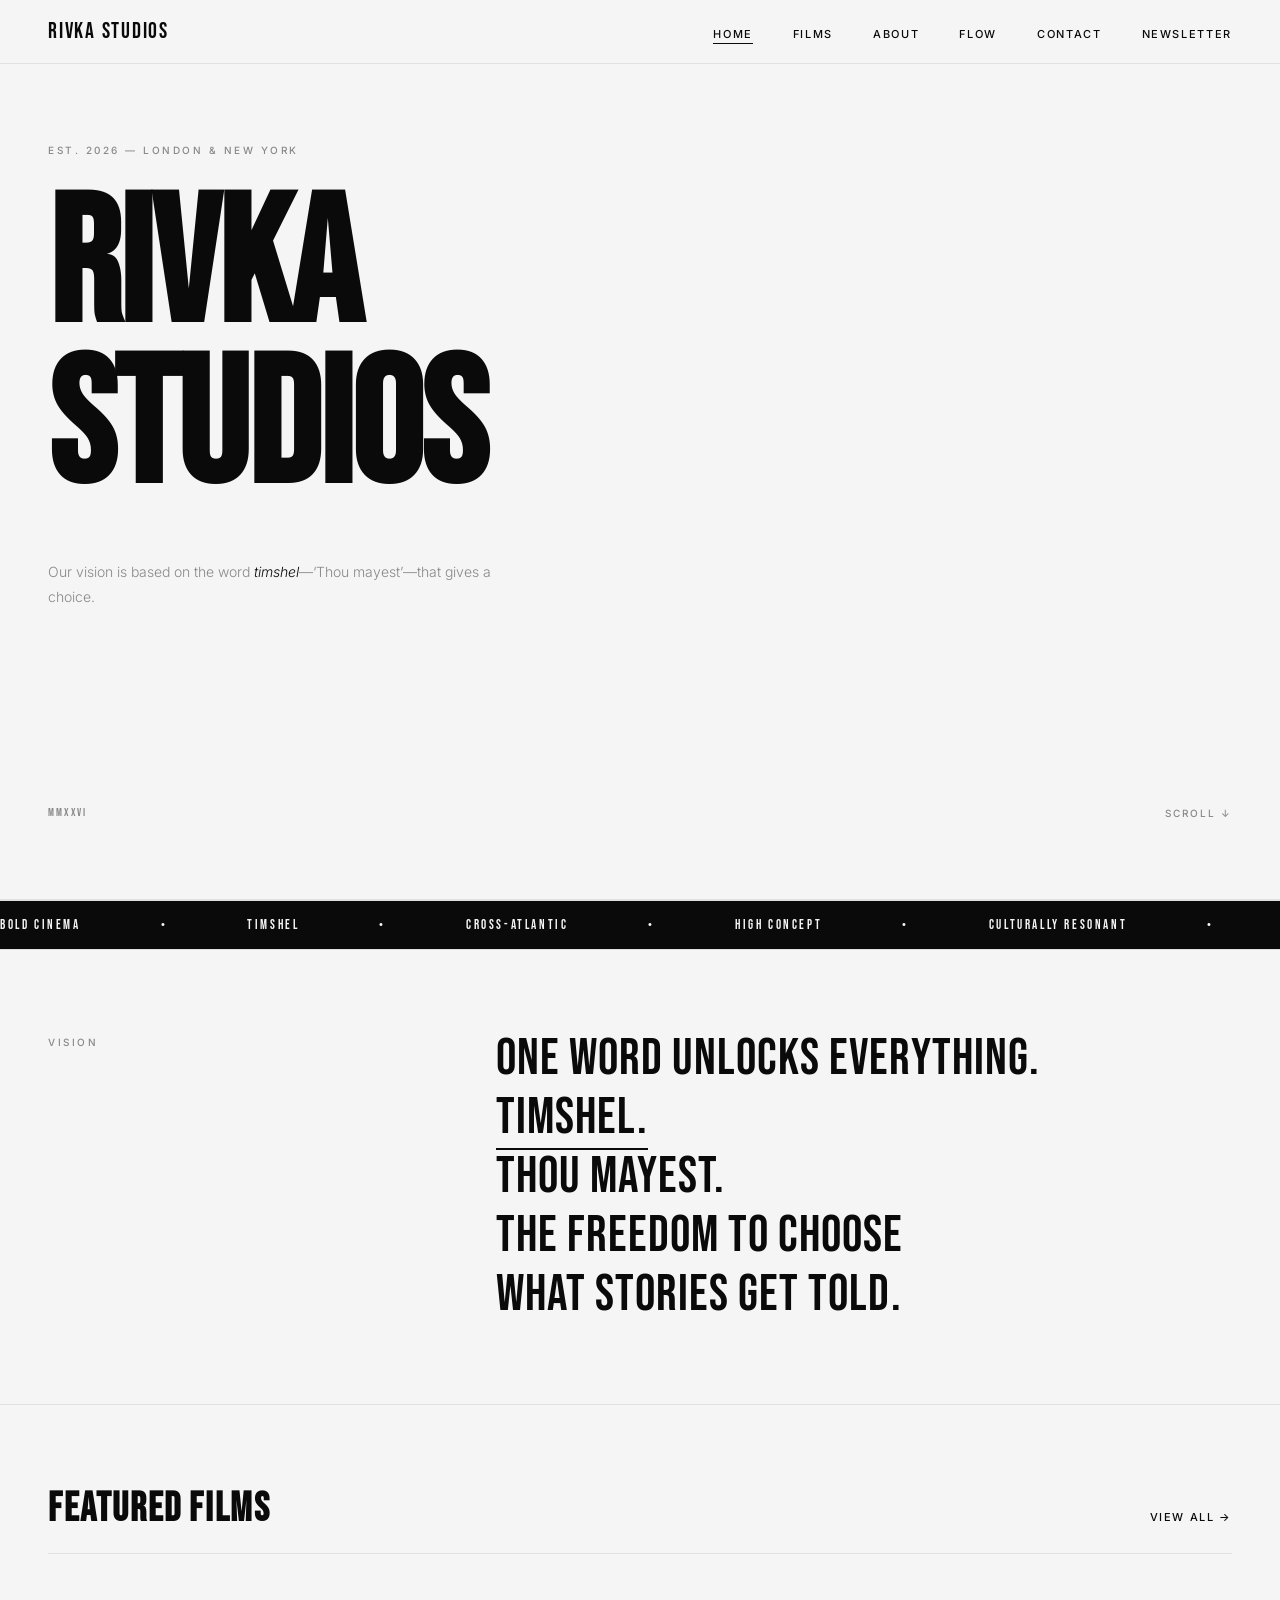
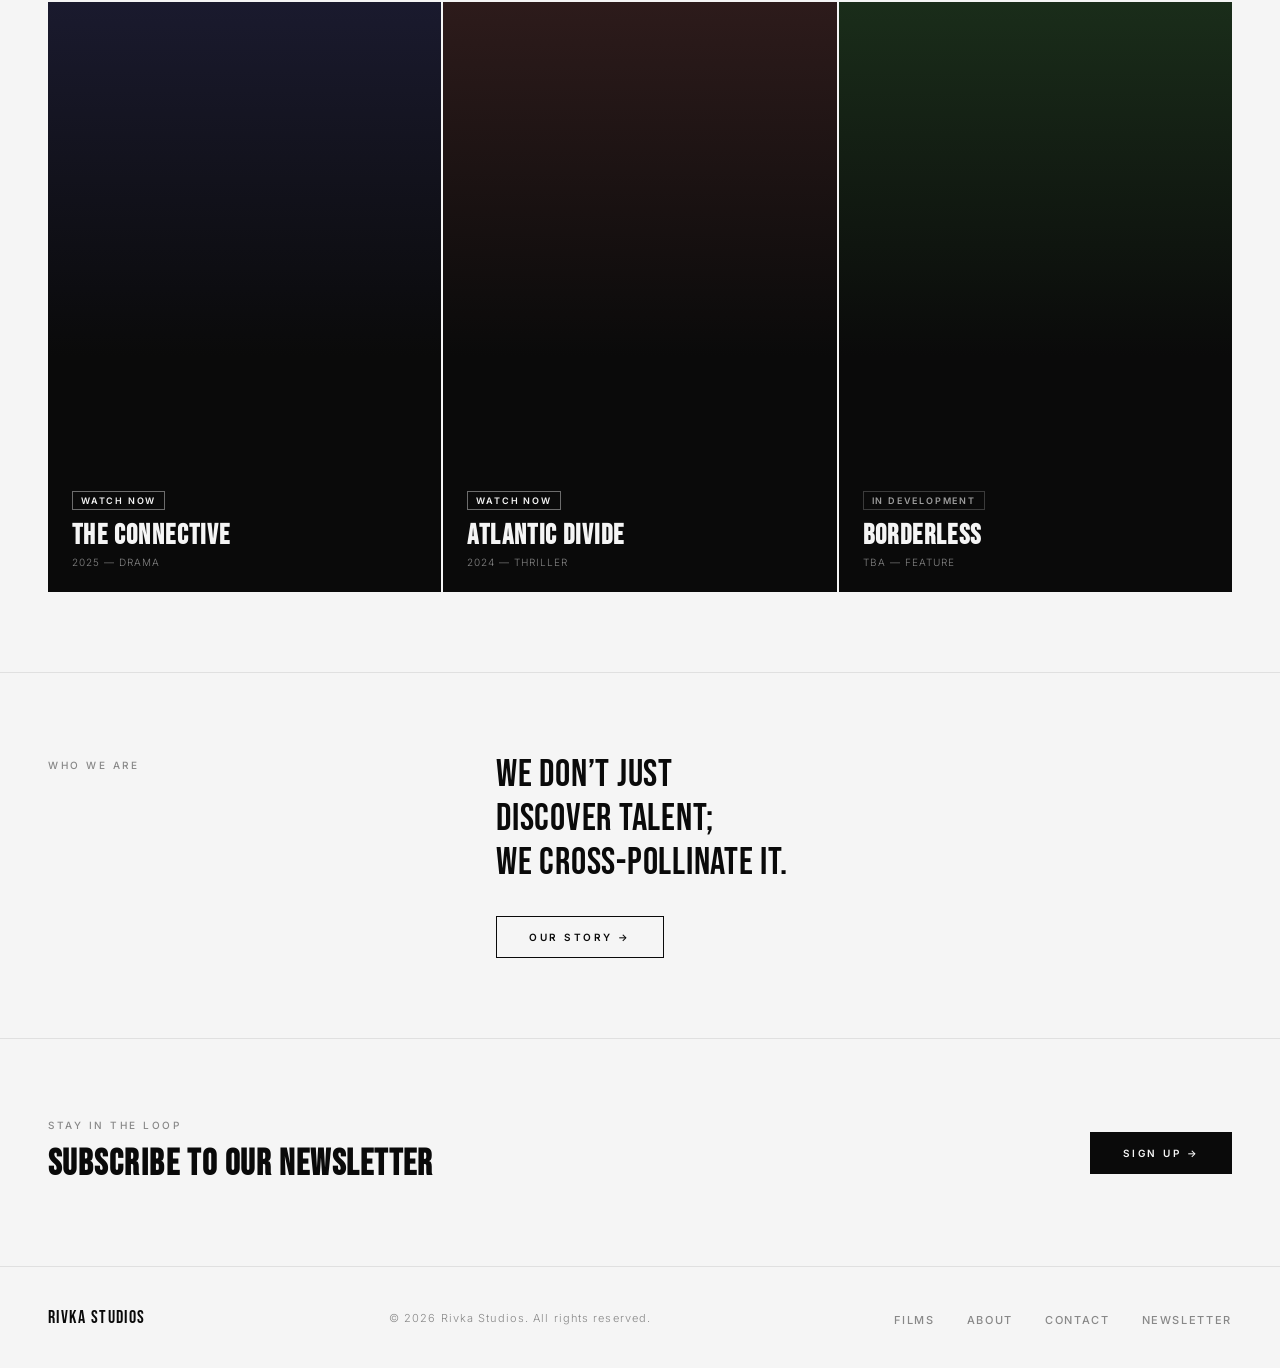
==== index.html @ 6d9037c9 "Initial commit: Rivka Studios website Co-Authored-By: Claude Sonnet 4.6 <noreply@anthropic.com>" ====
<!DOCTYPE html>
<html lang="en">
<head>
  <meta charset="UTF-8" />
  <meta name="viewport" content="width=device-width, initial-scale=1.0" />
  <title>Rivka Studios</title>
  <link rel="stylesheet" href="styles.css" />
</head>
<body>

<nav>
  <a href="index.html" class="nav-logo">Rivka Studios</a>
  <ul class="nav-links">
    <li><a href="index.html" class="active">Home</a></li>
    <li><a href="films.html">Films</a></li>
    <li><a href="about.html">About</a></li>
    <li><a href="flow.html">Flow</a></li>
    <li><a href="contact.html">Contact</a></li>
    <li><a href="newsletter.html">Newsletter</a></li>
  </ul>
  <button class="hamburger" onclick="toggleMenu()" aria-label="Menu">
    <span></span><span></span><span></span>
  </button>
</nav>

<div class="mobile-menu" id="mobileMenu">
  <a href="index.html">Home</a>
  <a href="films.html">Films</a>
  <a href="about.html">About</a>
  <a href="flow.html">Flow</a>
  <a href="contact.html">Contact</a>
  <a href="newsletter.html">Newsletter</a>
</div>

<main>

  <!-- HERO -->
  <section class="hero">
    <p class="hero-eyebrow">Est. 2026 &mdash; London &amp; New York</p>
    <h1 class="hero-title">RIVKA<br>STUDIOS</h1>
    <p class="hero-tagline">
      Our vision is based on the word <em>timshel</em>&mdash;&lsquo;Thou mayest&rsquo;&mdash;that gives a choice.
    </p>
    <div class="hero-bottom">
      <span class="hero-year">MMXXVI</span>
      <span class="hero-scroll">Scroll &darr;</span>
    </div>
  </section>

  <!-- MARQUEE -->
  <div class="marquee-wrap">
    <div class="marquee-track">
      <span>Bold Cinema</span>
      <span>&bull;</span>
      <span>Timshel</span>
      <span>&bull;</span>
      <span>Cross-Atlantic</span>
      <span>&bull;</span>
      <span>High Concept</span>
      <span>&bull;</span>
      <span>Culturally Resonant</span>
      <span>&bull;</span>
      <span>Thou Mayest</span>
      <span>&bull;</span>
      <span>Bold Cinema</span>
      <span>&bull;</span>
      <span>Timshel</span>
      <span>&bull;</span>
      <span>Cross-Atlantic</span>
      <span>&bull;</span>
      <span>High Concept</span>
      <span>&bull;</span>
      <span>Culturally Resonant</span>
      <span>&bull;</span>
      <span>Thou Mayest</span>
      <span>&bull;</span>
    </div>
  </div>

  <!-- VISION -->
  <section class="vision">
    <span class="vision-label">Vision</span>
    <p class="vision-text">
      One word unlocks everything.<br>
      <em>Timshel.</em><br>
      Thou mayest.<br>
      The freedom to choose<br>what stories get told.
    </p>
  </section>

  <!-- FEATURED FILMS -->
  <section style="border-bottom: 1px solid var(--border);">
    <div class="section-header">
      <h2 class="section-title">Featured Films</h2>
      <a href="films.html" class="section-link">View All &rarr;</a>
    </div>
    <div class="film-grid">

      <div class="film-card">
        <div class="film-card-inner" style="background: linear-gradient(to top, #0a0a0a 40%, #1a1a2e);">
          <div class="film-card-content">
            <span class="film-badge">Watch Now</span>
            <h3 class="film-title">THE CONNECTIVE</h3>
            <p class="film-meta">2025 &mdash; Drama</p>
          </div>
        </div>
      </div>

      <div class="film-card">
        <div class="film-card-inner" style="background: linear-gradient(to top, #0a0a0a 40%, #2d1b1b);">
          <div class="film-card-content">
            <span class="film-badge">Watch Now</span>
            <h3 class="film-title">ATLANTIC DIVIDE</h3>
            <p class="film-meta">2024 &mdash; Thriller</p>
          </div>
        </div>
      </div>

      <div class="film-card">
        <div class="film-card-inner" style="background: linear-gradient(to top, #0a0a0a 40%, #1a2d1a);">
          <div class="film-card-content">
            <span class="film-badge dev">In Development</span>
            <h3 class="film-title">BORDERLESS</h3>
            <p class="film-meta">TBA &mdash; Feature</p>
          </div>
        </div>
      </div>

    </div>
  </section>

  <!-- ABOUT STRIP -->
  <section class="vision" style="border-bottom: 1px solid var(--border);">
    <span class="vision-label">Who We Are</span>
    <div>
      <p class="vision-text" style="font-size: clamp(22px, 3vw, 38px); margin-bottom: 32px;">
        We don&rsquo;t just<br>discover talent;<br>we cross-pollinate it.
      </p>
      <a href="about.html" class="btn btn-outline">Our Story &rarr;</a>
    </div>
  </section>

  <!-- NEWSLETTER CTA -->
  <section style="display: flex; align-items: center; justify-content: space-between; flex-wrap: wrap; gap: 32px;">
    <div>
      <p class="hero-eyebrow" style="margin-bottom: 12px;">Stay in the loop</p>
      <h2 style="font-family: 'Bebas Neue', sans-serif; font-size: 36px; letter-spacing: 0.04em;">
        Subscribe to our newsletter
      </h2>
    </div>
    <a href="newsletter.html" class="btn">Sign Up &rarr;</a>
  </section>

</main>

<footer>
  <a href="index.html" class="footer-logo">Rivka Studios</a>
  <span class="footer-copy">&copy; 2026 Rivka Studios. All rights reserved.</span>
  <ul class="footer-links">
    <li><a href="films.html">Films</a></li>
    <li><a href="about.html">About</a></li>
    <li><a href="contact.html">Contact</a></li>
    <li><a href="newsletter.html">Newsletter</a></li>
  </ul>
</footer>

<script>
function toggleMenu() {
  document.getElementById('mobileMenu').classList.toggle('open');
}
</script>
</body>
</html>
---- styles.css ----
@import url('https://fonts.googleapis.com/css2?family=Bebas+Neue&family=Inter:wght@300;400;500;600&display=swap');

*, *::before, *::after { box-sizing: border-box; margin: 0; padding: 0; }

:root {
  --black: #0a0a0a;
  --white: #f5f5f5;
  --mid: #888;
  --border: #e0e0e0;
  --nav-h: 64px;
}

html { scroll-behavior: smooth; }

body {
  background: var(--white);
  color: var(--black);
  font-family: 'Inter', sans-serif;
  font-weight: 300;
  min-height: 100vh;
  overflow-x: hidden;
}

::-webkit-scrollbar { width: 2px; }
::-webkit-scrollbar-track { background: var(--white); }
::-webkit-scrollbar-thumb { background: var(--black); }

/* ─── NAV ─── */
nav {
  position: fixed;
  top: 0; left: 0; right: 0;
  height: var(--nav-h);
  display: flex;
  align-items: center;
  justify-content: space-between;
  padding: 0 48px;
  background: var(--white);
  border-bottom: 1px solid var(--border);
  z-index: 1000;
}

.nav-logo {
  font-family: 'Bebas Neue', sans-serif;
  font-size: 22px;
  letter-spacing: 0.08em;
  color: var(--black);
  text-decoration: none;
}

.nav-links {
  display: flex;
  gap: 40px;
  list-style: none;
}

.nav-links a {
  font-family: 'Inter', sans-serif;
  font-size: 11px;
  font-weight: 500;
  letter-spacing: 0.15em;
  text-transform: uppercase;
  color: var(--black);
  text-decoration: none;
  transition: opacity 0.2s;
}

.nav-links a:hover { opacity: 0.4; }
.nav-links a.active { border-bottom: 1px solid var(--black); padding-bottom: 2px; }

/* ─── HAMBURGER ─── */
.hamburger {
  display: none;
  flex-direction: column;
  gap: 5px;
  cursor: pointer;
  background: none;
  border: none;
  padding: 4px;
}

.hamburger span {
  display: block;
  width: 24px;
  height: 1px;
  background: var(--black);
  transition: all 0.3s;
}

/* ─── MOBILE MENU ─── */
.mobile-menu {
  display: none;
  position: fixed;
  top: var(--nav-h);
  left: 0; right: 0;
  background: var(--white);
  border-bottom: 1px solid var(--border);
  padding: 32px 48px;
  z-index: 999;
  flex-direction: column;
  gap: 24px;
}

.mobile-menu.open { display: flex; }

.mobile-menu a {
  font-size: 11px;
  font-weight: 500;
  letter-spacing: 0.15em;
  text-transform: uppercase;
  color: var(--black);
  text-decoration: none;
}

/* ─── LAYOUT ─── */
main { padding-top: var(--nav-h); }

section { padding: 80px 48px; }

/* ─── HERO ─── */
.hero {
  min-height: calc(100vh - var(--nav-h));
  display: flex;
  flex-direction: column;
  justify-content: center;
  padding: 80px 48px;
  border-bottom: 1px solid var(--border);
}

.hero-eyebrow {
  font-size: 10px;
  font-weight: 500;
  letter-spacing: 0.25em;
  text-transform: uppercase;
  color: var(--mid);
  margin-bottom: 32px;
}

.hero-title {
  font-family: 'Bebas Neue', sans-serif;
  font-size: clamp(80px, 14vw, 200px);
  line-height: 0.9;
  letter-spacing: -0.01em;
  margin-bottom: 48px;
}

.hero-tagline {
  max-width: 480px;
  font-size: 14px;
  line-height: 1.8;
  color: var(--mid);
}

.hero-tagline em {
  font-style: italic;
  color: var(--black);
}

.hero-bottom {
  display: flex;
  align-items: flex-end;
  justify-content: space-between;
  margin-top: auto;
  padding-top: 80px;
}

.hero-year {
  font-family: 'Bebas Neue', sans-serif;
  font-size: 11px;
  letter-spacing: 0.2em;
  color: var(--mid);
}

.hero-scroll {
  font-size: 10px;
  font-weight: 500;
  letter-spacing: 0.2em;
  text-transform: uppercase;
  color: var(--mid);
}

/* ─── VISION BLOCK ─── */
.vision {
  border-bottom: 1px solid var(--border);
  display: grid;
  grid-template-columns: 1fr 2fr;
  gap: 80px;
  align-items: start;
}

.vision-label {
  font-size: 10px;
  font-weight: 500;
  letter-spacing: 0.25em;
  text-transform: uppercase;
  color: var(--mid);
  padding-top: 6px;
}

.vision-text {
  font-family: 'Bebas Neue', sans-serif;
  font-size: clamp(28px, 4vw, 52px);
  line-height: 1.15;
  letter-spacing: 0.02em;
}

.vision-text em {
  font-style: normal;
  border-bottom: 2px solid var(--black);
}

/* ─── MARQUEE ─── */
.marquee-wrap {
  overflow: hidden;
  border-top: 1px solid var(--border);
  border-bottom: 1px solid var(--border);
  padding: 16px 0;
  background: var(--black);
}

.marquee-track {
  display: flex;
  gap: 80px;
  white-space: nowrap;
  animation: marquee 20s linear infinite;
}

.marquee-track span {
  font-family: 'Bebas Neue', sans-serif;
  font-size: 13px;
  letter-spacing: 0.2em;
  color: var(--white);
}

@keyframes marquee {
  0% { transform: translateX(0); }
  100% { transform: translateX(-50%); }
}

/* ─── SECTION HEADER ─── */
.section-header {
  display: flex;
  align-items: baseline;
  justify-content: space-between;
  margin-bottom: 48px;
  border-bottom: 1px solid var(--border);
  padding-bottom: 20px;
}

.section-title {
  font-family: 'Bebas Neue', sans-serif;
  font-size: 40px;
  letter-spacing: 0.04em;
}

.section-link {
  font-size: 11px;
  font-weight: 500;
  letter-spacing: 0.15em;
  text-transform: uppercase;
  color: var(--black);
  text-decoration: none;
  transition: opacity 0.2s;
}

.section-link:hover { opacity: 0.4; }

/* ─── FILM GRID ─── */
.film-grid {
  display: grid;
  grid-template-columns: repeat(3, 1fr);
  gap: 2px;
}

.film-card {
  position: relative;
  aspect-ratio: 2/3;
  overflow: hidden;
  cursor: pointer;
  background: var(--black);
}

.film-card-inner {
  width: 100%;
  height: 100%;
  background: var(--black);
  display: flex;
  flex-direction: column;
  justify-content: flex-end;
  padding: 24px;
  transition: opacity 0.3s;
}

.film-card:hover .film-card-inner { opacity: 0.7; }

.film-card-img {
  position: absolute;
  inset: 0;
  width: 100%;
  height: 100%;
  object-fit: cover;
  opacity: 0.6;
  transition: opacity 0.3s, transform 0.5s;
}

.film-card:hover .film-card-img {
  opacity: 0.4;
  transform: scale(1.03);
}

.film-card-content {
  position: relative;
  z-index: 1;
}

.film-badge {
  display: inline-block;
  font-size: 9px;
  font-weight: 600;
  letter-spacing: 0.2em;
  text-transform: uppercase;
  color: var(--white);
  border: 1px solid rgba(255,255,255,0.4);
  padding: 3px 8px;
  margin-bottom: 12px;
}

.film-badge.dev {
  border-color: rgba(255,255,255,0.2);
  color: rgba(255,255,255,0.6);
}

.film-title {
  font-family: 'Bebas Neue', sans-serif;
  font-size: 28px;
  letter-spacing: 0.05em;
  color: var(--white);
  line-height: 1;
  margin-bottom: 6px;
}

.film-meta {
  font-size: 10px;
  letter-spacing: 0.1em;
  text-transform: uppercase;
  color: rgba(255,255,255,0.5);
}

/* ─── PAGE HERO (inner pages) ─── */
.page-hero {
  padding: 100px 48px 60px;
  border-bottom: 1px solid var(--border);
}

.page-hero-label {
  font-size: 10px;
  font-weight: 500;
  letter-spacing: 0.25em;
  text-transform: uppercase;
  color: var(--mid);
  margin-bottom: 20px;
}

.page-hero-title {
  font-family: 'Bebas Neue', sans-serif;
  font-size: clamp(60px, 10vw, 140px);
  line-height: 0.9;
  letter-spacing: 0.01em;
}

/* ─── FILMS PAGE ─── */
.films-tabs {
  display: flex;
  gap: 0;
  border-bottom: 1px solid var(--border);
  padding: 0 48px;
}

.films-tab {
  font-size: 11px;
  font-weight: 500;
  letter-spacing: 0.15em;
  text-transform: uppercase;
  padding: 20px 0;
  margin-right: 40px;
  border: none;
  border-bottom: 2px solid transparent;
  background: none;
  cursor: pointer;
  transition: all 0.2s;
  color: var(--mid);
}

.films-tab.active {
  color: var(--black);
  border-bottom-color: var(--black);
}

.films-gallery {
  padding: 48px;
}

.films-grid-full {
  display: grid;
  grid-template-columns: repeat(4, 1fr);
  gap: 2px;
}

.films-grid-full .film-card {
  aspect-ratio: 2/3;
}

.film-panel {
  display: none;
}

.film-panel.active {
  display: block;
}

/* ─── ABOUT PAGE ─── */
.about-grid {
  display: grid;
  grid-template-columns: 1fr 1fr;
  gap: 0;
}

.about-left {
  padding: 80px 48px;
  border-right: 1px solid var(--border);
}

.about-right {
  padding: 80px 48px;
}

.about-statement {
  font-family: 'Bebas Neue', sans-serif;
  font-size: clamp(24px, 3vw, 40px);
  line-height: 1.2;
  letter-spacing: 0.03em;
  margin-bottom: 48px;
}

.about-body {
  font-size: 15px;
  line-height: 1.9;
  color: #333;
  max-width: 520px;
}

.about-body p + p { margin-top: 24px; }

.about-values {
  margin-top: 64px;
}

.about-value {
  padding: 28px 0;
  border-top: 1px solid var(--border);
}

.about-value:last-child { border-bottom: 1px solid var(--border); }

.about-value-num {
  font-size: 10px;
  font-weight: 500;
  letter-spacing: 0.2em;
  color: var(--mid);
  margin-bottom: 8px;
}

.about-value-title {
  font-family: 'Bebas Neue', sans-serif;
  font-size: 22px;
  letter-spacing: 0.05em;
  margin-bottom: 8px;
}

.about-value-text {
  font-size: 13px;
  line-height: 1.7;
  color: #555;
}

/* ─── FLOW PAGE ─── */
.flow-intro {
  max-width: 640px;
  padding: 80px 48px;
  border-bottom: 1px solid var(--border);
}

.flow-intro p {
  font-size: 16px;
  line-height: 1.9;
  color: #333;
}

.flow-steps {
  padding: 0 48px 80px;
}

.flow-step {
  display: grid;
  grid-template-columns: 80px 1fr;
  gap: 48px;
  padding: 48px 0;
  border-bottom: 1px solid var(--border);
  align-items: start;
}

.flow-step-num {
  font-family: 'Bebas Neue', sans-serif;
  font-size: 48px;
  color: var(--border);
  line-height: 1;
}

.flow-step-title {
  font-family: 'Bebas Neue', sans-serif;
  font-size: 28px;
  letter-spacing: 0.04em;
  margin-bottom: 12px;
}

.flow-step-text {
  font-size: 14px;
  line-height: 1.8;
  color: #555;
}

/* ─── CONTACT PAGE ─── */
.contact-grid {
  display: grid;
  grid-template-columns: 1fr 1fr;
  min-height: calc(100vh - var(--nav-h));
}

.contact-left {
  padding: 80px 48px;
  border-right: 1px solid var(--border);
  display: flex;
  flex-direction: column;
  justify-content: space-between;
}

.contact-big {
  font-family: 'Bebas Neue', sans-serif;
  font-size: clamp(50px, 7vw, 100px);
  line-height: 0.95;
  letter-spacing: 0.01em;
}

.contact-info {
  margin-top: 64px;
}

.contact-info-item {
  padding: 24px 0;
  border-top: 1px solid var(--border);
}

.contact-info-label {
  font-size: 10px;
  font-weight: 500;
  letter-spacing: 0.2em;
  text-transform: uppercase;
  color: var(--mid);
  margin-bottom: 6px;
}

.contact-info-value {
  font-size: 14px;
  color: var(--black);
}

.contact-info-value a {
  color: var(--black);
  text-decoration: none;
  transition: opacity 0.2s;
}

.contact-info-value a:hover { opacity: 0.4; }

.contact-right {
  padding: 80px 48px;
}

.contact-form-title {
  font-family: 'Bebas Neue', sans-serif;
  font-size: 32px;
  letter-spacing: 0.04em;
  margin-bottom: 40px;
}

/* ─── FORMS ─── */
.form-group {
  margin-bottom: 28px;
}

.form-label {
  display: block;
  font-size: 10px;
  font-weight: 500;
  letter-spacing: 0.2em;
  text-transform: uppercase;
  color: var(--mid);
  margin-bottom: 10px;
}

.form-input,
.form-select,
.form-textarea {
  width: 100%;
  background: none;
  border: none;
  border-bottom: 1px solid var(--border);
  padding: 10px 0;
  font-family: 'Inter', sans-serif;
  font-size: 14px;
  font-weight: 300;
  color: var(--black);
  outline: none;
  transition: border-color 0.2s;
  appearance: none;
}

.form-input:focus,
.form-select:focus,
.form-textarea:focus {
  border-color: var(--black);
}

.form-textarea {
  resize: none;
  min-height: 100px;
}

.form-select {
  cursor: pointer;
  background-image: url("data:image/svg+xml,%3Csvg xmlns='http://www.w3.org/2000/svg' width='10' height='6'%3E%3Cpath d='M0 0l5 6 5-6z' fill='%230a0a0a'/%3E%3C/svg%3E");
  background-repeat: no-repeat;
  background-position: right 0 center;
  padding-right: 20px;
}

.btn {
  display: inline-block;
  font-family: 'Inter', sans-serif;
  font-size: 10px;
  font-weight: 600;
  letter-spacing: 0.25em;
  text-transform: uppercase;
  padding: 14px 32px;
  border: 1px solid var(--black);
  background: var(--black);
  color: var(--white);
  cursor: pointer;
  text-decoration: none;
  transition: all 0.2s;
}

.btn:hover {
  background: var(--white);
  color: var(--black);
}

.btn-outline {
  background: none;
  color: var(--black);
}

.btn-outline:hover {
  background: var(--black);
  color: var(--white);
}

/* ─── NEWSLETTER PAGE ─── */
.newsletter-hero {
  min-height: calc(100vh - var(--nav-h));
  display: flex;
  flex-direction: column;
  justify-content: center;
  padding: 80px 48px;
  max-width: 800px;
}

.newsletter-title {
  font-family: 'Bebas Neue', sans-serif;
  font-size: clamp(60px, 10vw, 130px);
  line-height: 0.9;
  margin-bottom: 40px;
}

.newsletter-sub {
  font-size: 15px;
  line-height: 1.8;
  color: #555;
  margin-bottom: 56px;
  max-width: 480px;
}

.newsletter-form {
  display: flex;
  gap: 0;
  max-width: 480px;
}

.newsletter-form .form-input {
  border: 1px solid var(--border);
  border-right: none;
  padding: 14px 20px;
  flex: 1;
}

.newsletter-form .btn {
  flex-shrink: 0;
}

.newsletter-perks {
  margin-top: 80px;
  border-top: 1px solid var(--border);
  padding-top: 48px;
  display: grid;
  grid-template-columns: repeat(3, 1fr);
  gap: 48px;
}

.newsletter-perk-title {
  font-family: 'Bebas Neue', sans-serif;
  font-size: 20px;
  letter-spacing: 0.05em;
  margin-bottom: 8px;
}

.newsletter-perk-text {
  font-size: 13px;
  line-height: 1.7;
  color: #666;
}

/* ─── FOOTER ─── */
footer {
  border-top: 1px solid var(--border);
  padding: 40px 48px;
  display: flex;
  align-items: center;
  justify-content: space-between;
}

.footer-logo {
  font-family: 'Bebas Neue', sans-serif;
  font-size: 18px;
  letter-spacing: 0.08em;
  color: var(--black);
  text-decoration: none;
}

.footer-copy {
  font-size: 11px;
  color: var(--mid);
  letter-spacing: 0.1em;
}

.footer-links {
  display: flex;
  gap: 32px;
  list-style: none;
}

.footer-links a {
  font-size: 11px;
  font-weight: 500;
  letter-spacing: 0.15em;
  text-transform: uppercase;
  color: var(--mid);
  text-decoration: none;
  transition: color 0.2s;
}

.footer-links a:hover { color: var(--black); }

/* ─── SUCCESS STATE ─── */
.form-success {
  display: none;
  padding: 20px 0;
  font-size: 13px;
  letter-spacing: 0.1em;
  text-transform: uppercase;
  color: var(--mid);
}

/* ─── RESPONSIVE ─── */
@media (max-width: 900px) {
  nav { padding: 0 24px; }
  .nav-links { display: none; }
  .hamburger { display: flex; }

  section { padding: 60px 24px; }
  .hero { padding: 60px 24px; }

  .vision { grid-template-columns: 1fr; gap: 24px; }

  .film-grid { grid-template-columns: repeat(2, 1fr); }
  .films-grid-full { grid-template-columns: repeat(2, 1fr); }

  .about-grid { grid-template-columns: 1fr; }
  .about-left { border-right: none; border-bottom: 1px solid var(--border); padding: 60px 24px; }
  .about-right { padding: 60px 24px; }

  .contact-grid { grid-template-columns: 1fr; }
  .contact-left { border-right: none; border-bottom: 1px solid var(--border); padding: 60px 24px; }
  .contact-right { padding: 60px 24px; }

  .newsletter-hero { padding: 60px 24px; }
  .newsletter-form { flex-direction: column; }
  .newsletter-form .form-input { border-right: 1px solid var(--border); border-bottom: none; }
  .newsletter-perks { grid-template-columns: 1fr; gap: 32px; }

  .page-hero { padding: 80px 24px 40px; }
  .films-tabs { padding: 0 24px; }
  .films-gallery { padding: 24px; }

  .flow-intro { padding: 60px 24px; }
  .flow-steps { padding: 0 24px 60px; }
  .flow-step { grid-template-columns: 1fr; gap: 16px; }

  footer { flex-direction: column; gap: 20px; text-align: center; padding: 32px 24px; }
  .footer-links { flex-wrap: wrap; justify-content: center; gap: 16px; }
}

@media (max-width: 600px) {
  .film-grid { grid-template-columns: 1fr; }
  .films-grid-full { grid-template-columns: 1fr; }
}
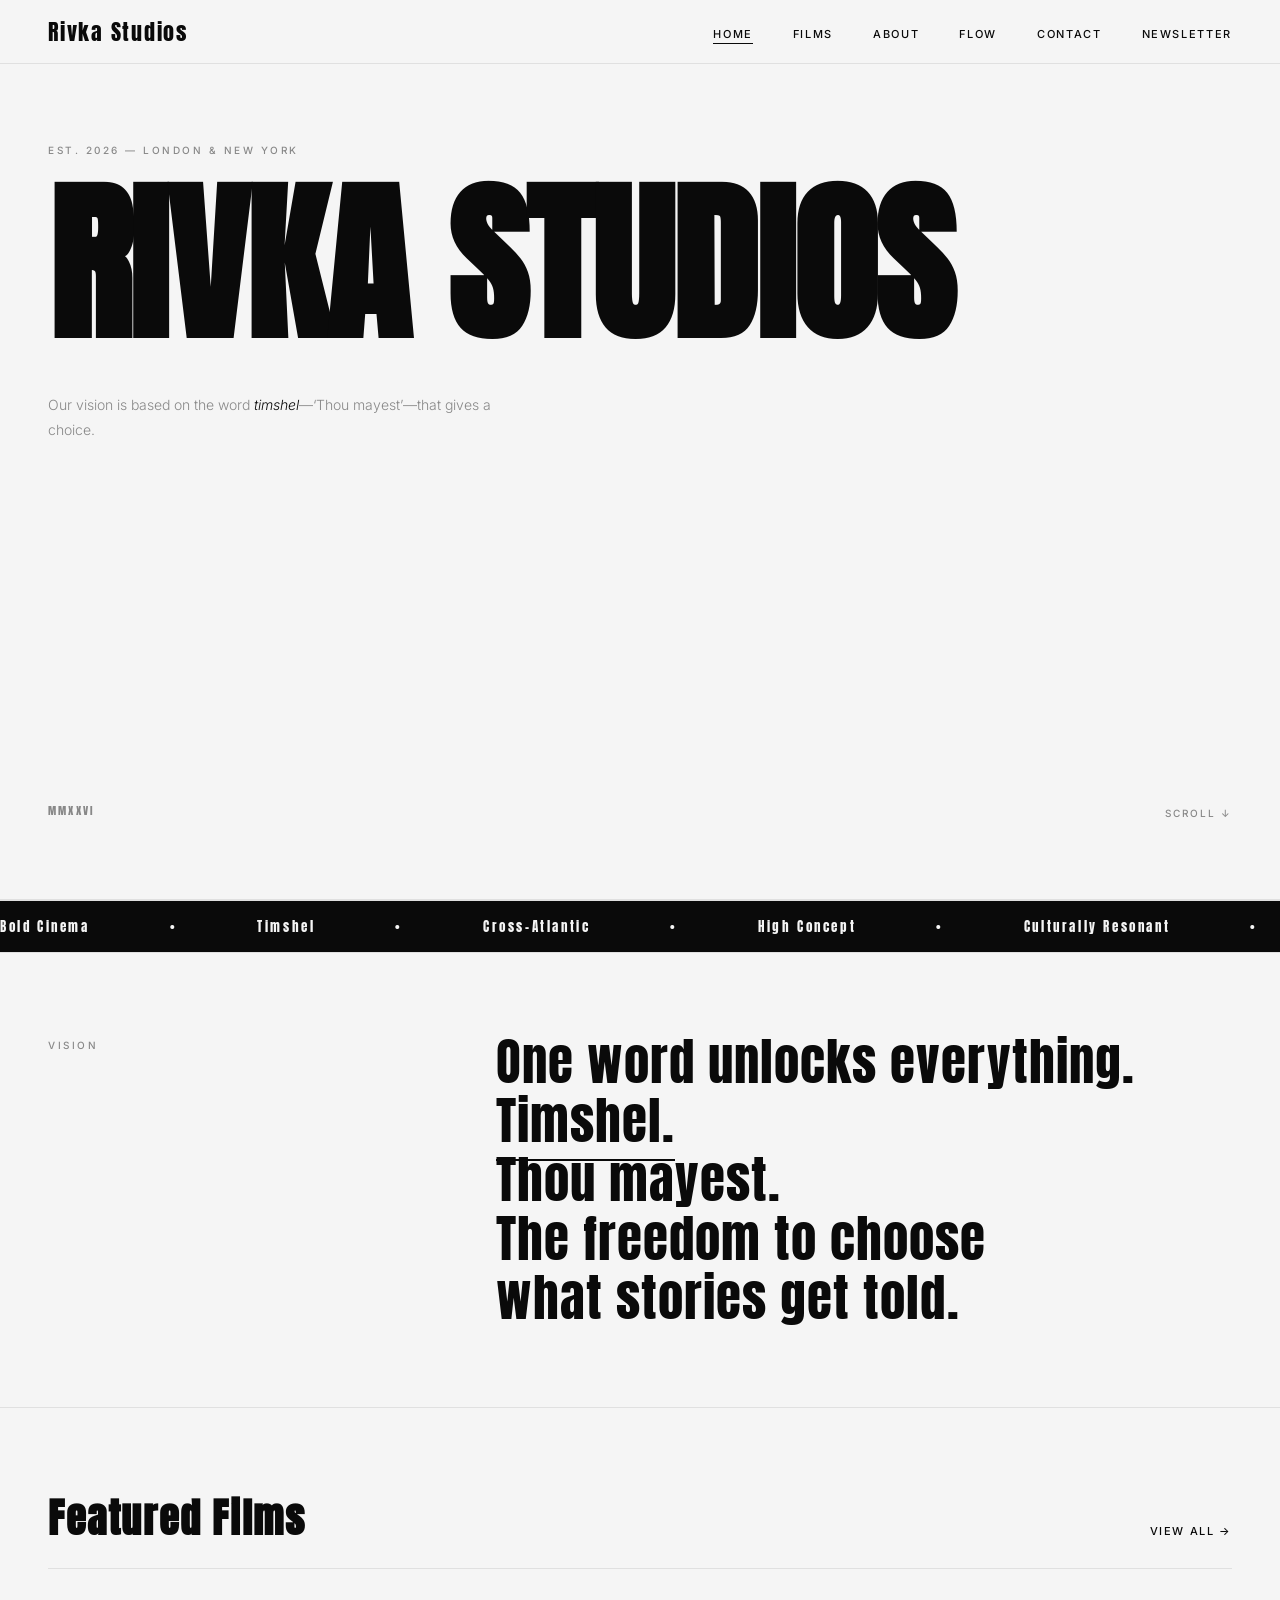
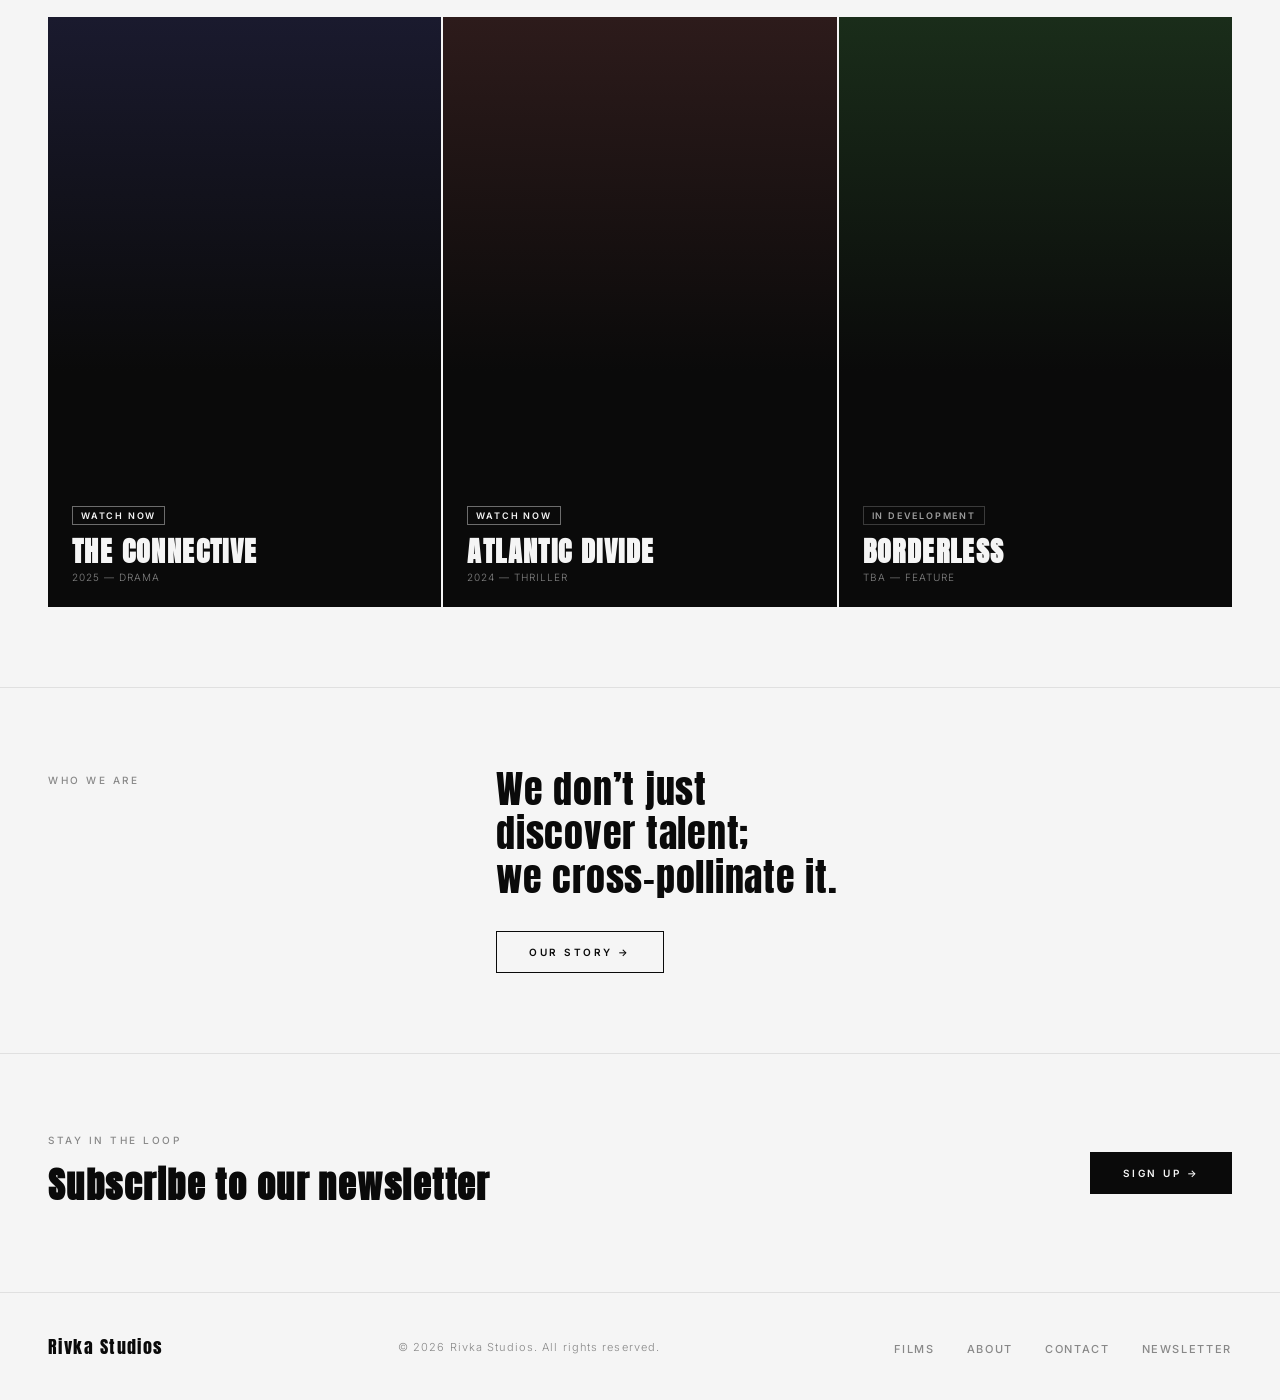
==== commit f07dd046: "Switch to Anton font, hero title full-width single line Co-Authored-By: Claude Sonnet 4.6 <noreply@a" ====
--- a/index.html
+++ b/index.html
@@ -37,7 +37,7 @@
   <!-- HERO -->
   <section class="hero">
     <p class="hero-eyebrow">Est. 2026 &mdash; London &amp; New York</p>
-    <h1 class="hero-title">RIVKA<br>STUDIOS</h1>
+    <h1 class="hero-title">RIVKA STUDIOS</h1>
     <p class="hero-tagline">
       Our vision is based on the word <em>timshel</em>&mdash;&lsquo;Thou mayest&rsquo;&mdash;that gives a choice.
     </p>
@@ -144,7 +144,7 @@
   <section style="display: flex; align-items: center; justify-content: space-between; flex-wrap: wrap; gap: 32px;">
     <div>
       <p class="hero-eyebrow" style="margin-bottom: 12px;">Stay in the loop</p>
-      <h2 style="font-family: 'Bebas Neue', sans-serif; font-size: 36px; letter-spacing: 0.04em;">
+      <h2 style="font-family: Anton, sans-serif; font-size: 36px; letter-spacing: 0.04em;">
         Subscribe to our newsletter
       </h2>
     </div>
--- a/styles.css
+++ b/styles.css
@@ -1,4 +1,4 @@
-@import url('https://fonts.googleapis.com/css2?family=Bebas+Neue&family=Inter:wght@300;400;500;600&display=swap');
+@import url('https://fonts.googleapis.com/css2?family=Anton&family=Inter:wght@300;400;500;600&display=swap');
 
 *, *::before, *::after { box-sizing: border-box; margin: 0; padding: 0; }
 
@@ -40,7 +40,7 @@
 }
 
 .nav-logo {
-  font-family: 'Bebas Neue', sans-serif;
+  font-family: Anton, sans-serif;
   font-size: 22px;
   letter-spacing: 0.08em;
   color: var(--black);
@@ -136,10 +136,11 @@
 }
 
 .hero-title {
-  font-family: 'Bebas Neue', sans-serif;
-  font-size: clamp(80px, 14vw, 200px);
+  font-family: Anton, sans-serif;
+  font-size: 13.5vw;
   line-height: 0.9;
   letter-spacing: -0.01em;
+  white-space: nowrap;
   margin-bottom: 48px;
 }
 
@@ -164,7 +165,7 @@
 }
 
 .hero-year {
-  font-family: 'Bebas Neue', sans-serif;
+  font-family: Anton, sans-serif;
   font-size: 11px;
   letter-spacing: 0.2em;
   color: var(--mid);
@@ -197,7 +198,7 @@
 }
 
 .vision-text {
-  font-family: 'Bebas Neue', sans-serif;
+  font-family: Anton, sans-serif;
   font-size: clamp(28px, 4vw, 52px);
   line-height: 1.15;
   letter-spacing: 0.02em;
@@ -225,7 +226,7 @@
 }
 
 .marquee-track span {
-  font-family: 'Bebas Neue', sans-serif;
+  font-family: Anton, sans-serif;
   font-size: 13px;
   letter-spacing: 0.2em;
   color: var(--white);
@@ -247,7 +248,7 @@
 }
 
 .section-title {
-  font-family: 'Bebas Neue', sans-serif;
+  font-family: Anton, sans-serif;
   font-size: 40px;
   letter-spacing: 0.04em;
 }
@@ -330,7 +331,7 @@
 }
 
 .film-title {
-  font-family: 'Bebas Neue', sans-serif;
+  font-family: Anton, sans-serif;
   font-size: 28px;
   letter-spacing: 0.05em;
   color: var(--white);
@@ -361,7 +362,7 @@
 }
 
 .page-hero-title {
-  font-family: 'Bebas Neue', sans-serif;
+  font-family: Anton, sans-serif;
   font-size: clamp(60px, 10vw, 140px);
   line-height: 0.9;
   letter-spacing: 0.01em;
@@ -434,7 +435,7 @@
 }
 
 .about-statement {
-  font-family: 'Bebas Neue', sans-serif;
+  font-family: Anton, sans-serif;
   font-size: clamp(24px, 3vw, 40px);
   line-height: 1.2;
   letter-spacing: 0.03em;
@@ -470,7 +471,7 @@
 }
 
 .about-value-title {
-  font-family: 'Bebas Neue', sans-serif;
+  font-family: Anton, sans-serif;
   font-size: 22px;
   letter-spacing: 0.05em;
   margin-bottom: 8px;
@@ -509,14 +510,14 @@
 }
 
 .flow-step-num {
-  font-family: 'Bebas Neue', sans-serif;
+  font-family: Anton, sans-serif;
   font-size: 48px;
   color: var(--border);
   line-height: 1;
 }
 
 .flow-step-title {
-  font-family: 'Bebas Neue', sans-serif;
+  font-family: Anton, sans-serif;
   font-size: 28px;
   letter-spacing: 0.04em;
   margin-bottom: 12px;
@@ -544,7 +545,7 @@
 }
 
 .contact-big {
-  font-family: 'Bebas Neue', sans-serif;
+  font-family: Anton, sans-serif;
   font-size: clamp(50px, 7vw, 100px);
   line-height: 0.95;
   letter-spacing: 0.01em;
@@ -586,7 +587,7 @@
 }
 
 .contact-form-title {
-  font-family: 'Bebas Neue', sans-serif;
+  font-family: Anton, sans-serif;
   font-size: 32px;
   letter-spacing: 0.04em;
   margin-bottom: 40px;
@@ -685,7 +686,7 @@
 }
 
 .newsletter-title {
-  font-family: 'Bebas Neue', sans-serif;
+  font-family: Anton, sans-serif;
   font-size: clamp(60px, 10vw, 130px);
   line-height: 0.9;
   margin-bottom: 40px;
@@ -726,7 +727,7 @@
 }
 
 .newsletter-perk-title {
-  font-family: 'Bebas Neue', sans-serif;
+  font-family: Anton, sans-serif;
   font-size: 20px;
   letter-spacing: 0.05em;
   margin-bottom: 8px;
@@ -748,7 +749,7 @@
 }
 
 .footer-logo {
-  font-family: 'Bebas Neue', sans-serif;
+  font-family: Anton, sans-serif;
   font-size: 18px;
   letter-spacing: 0.08em;
   color: var(--black);
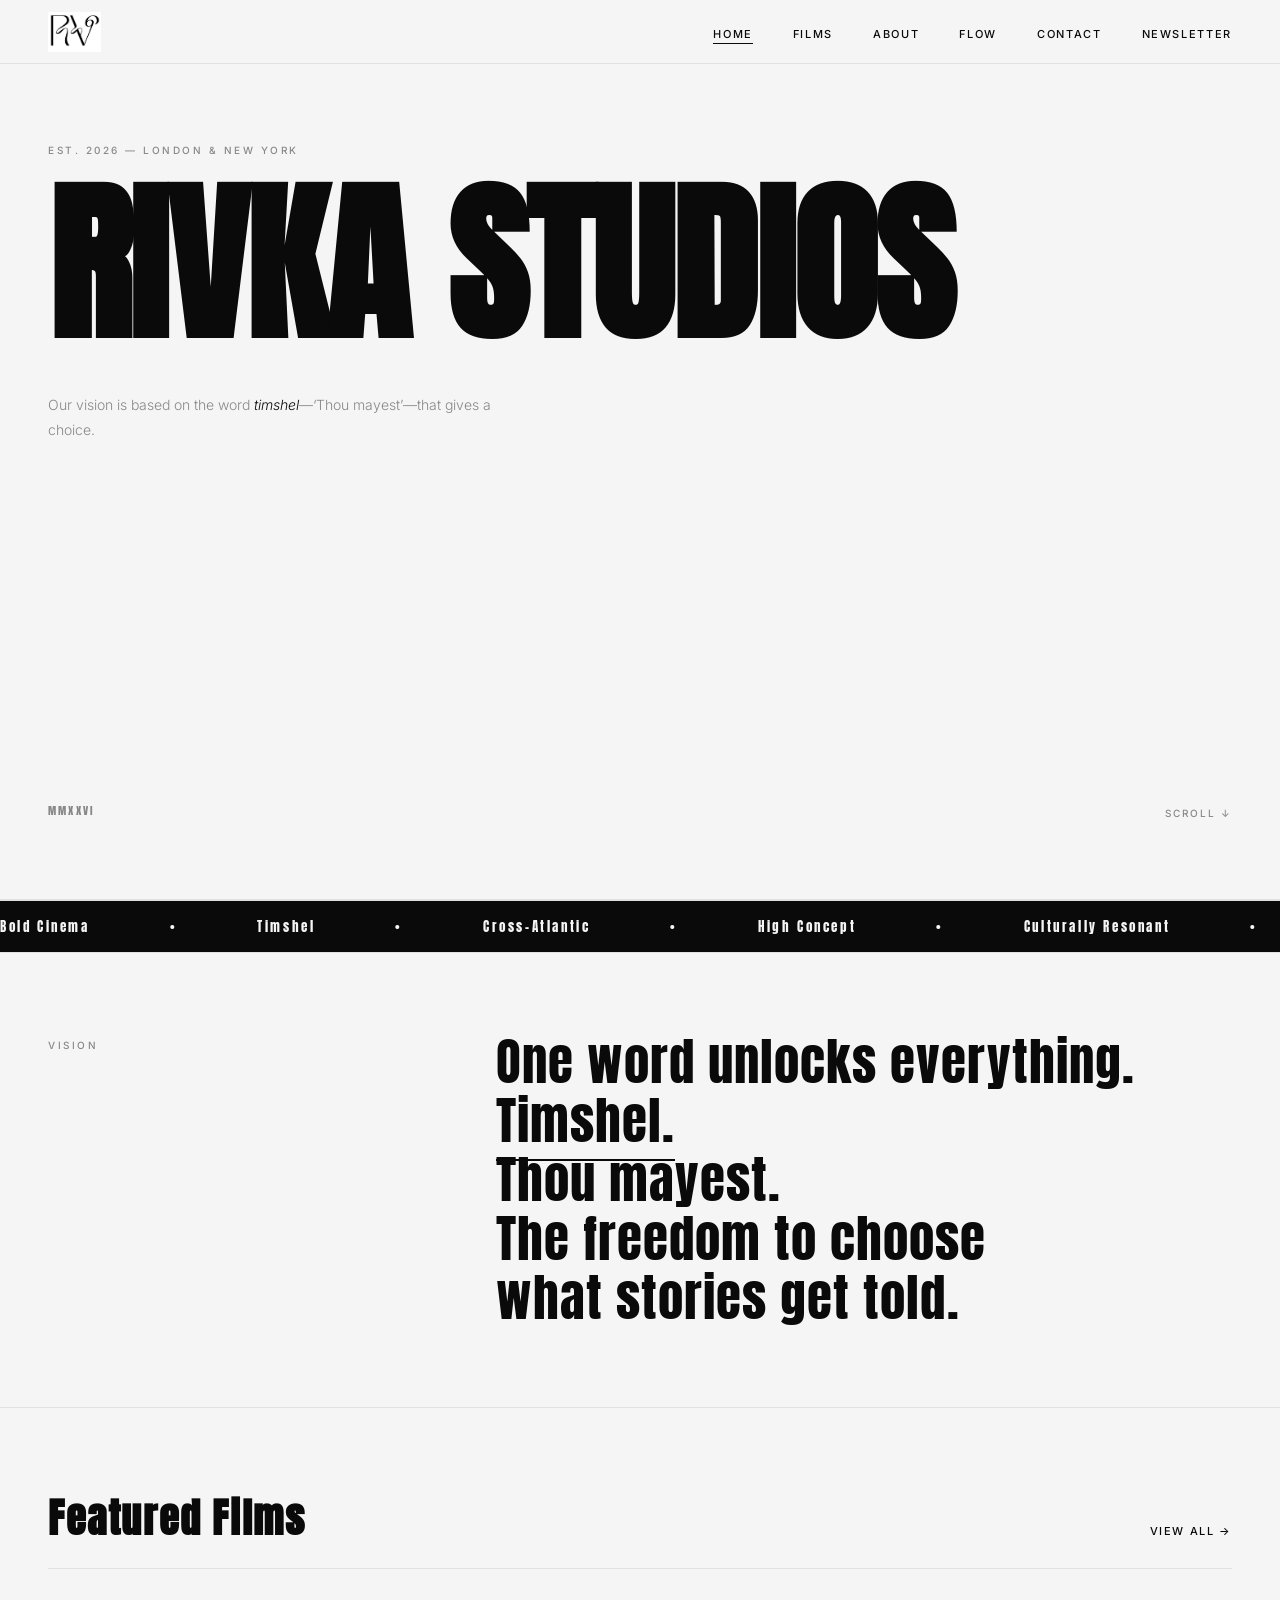
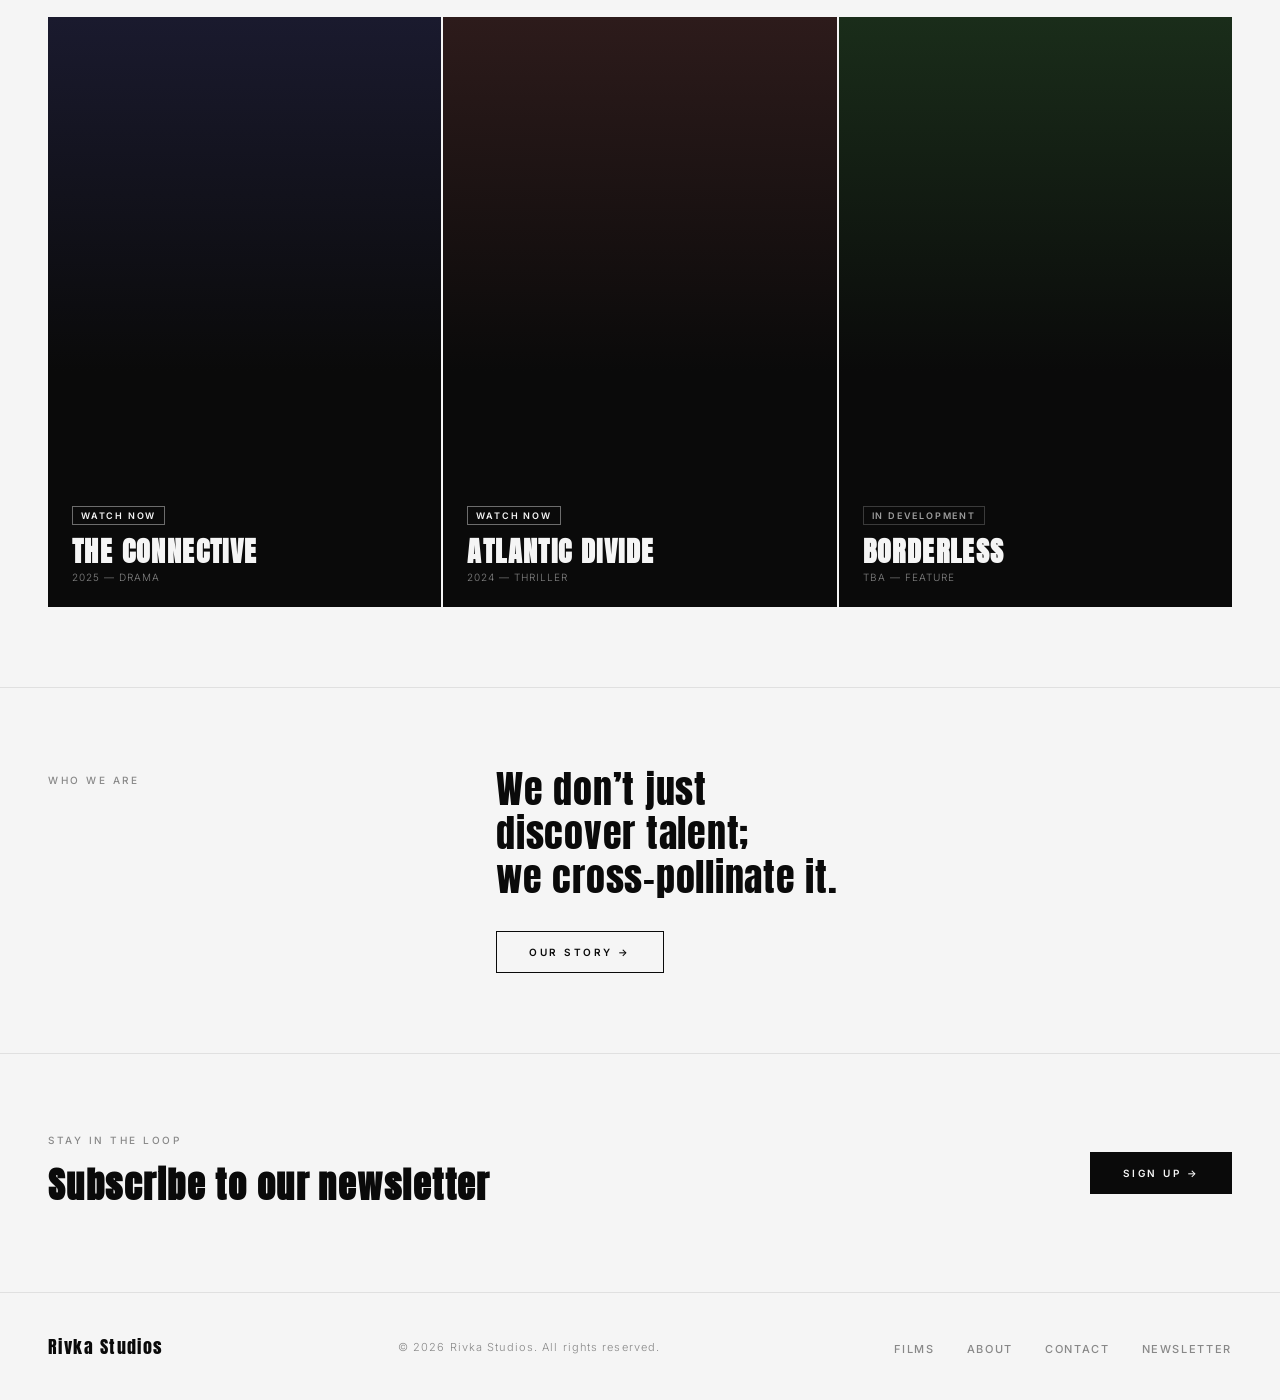
==== commit 0b6fb984: "Add Rv logo mark to nav, links to home Co-Authored-By: Claude Sonnet 4.6 <noreply@anthropic.com>" ====
--- a/index.html
+++ b/index.html
@@ -9,7 +9,7 @@
 <body>
 
 <nav>
-  <a href="index.html" class="nav-logo">Rivka Studios</a>
+  <a href="index.html" class="nav-logo"><img src="assets/logo.png" alt="Rivka Studios" /></a>
   <ul class="nav-links">
     <li><a href="index.html" class="active">Home</a></li>
     <li><a href="films.html">Films</a></li>
--- a/styles.css
+++ b/styles.css
@@ -40,11 +40,15 @@
 }
 
 .nav-logo {
-  font-family: Anton, sans-serif;
-  font-size: 22px;
-  letter-spacing: 0.08em;
-  color: var(--black);
+  display: flex;
+  align-items: center;
   text-decoration: none;
+}
+
+.nav-logo img {
+  height: 40px;
+  width: auto;
+  display: block;
 }
 
 .nav-links {
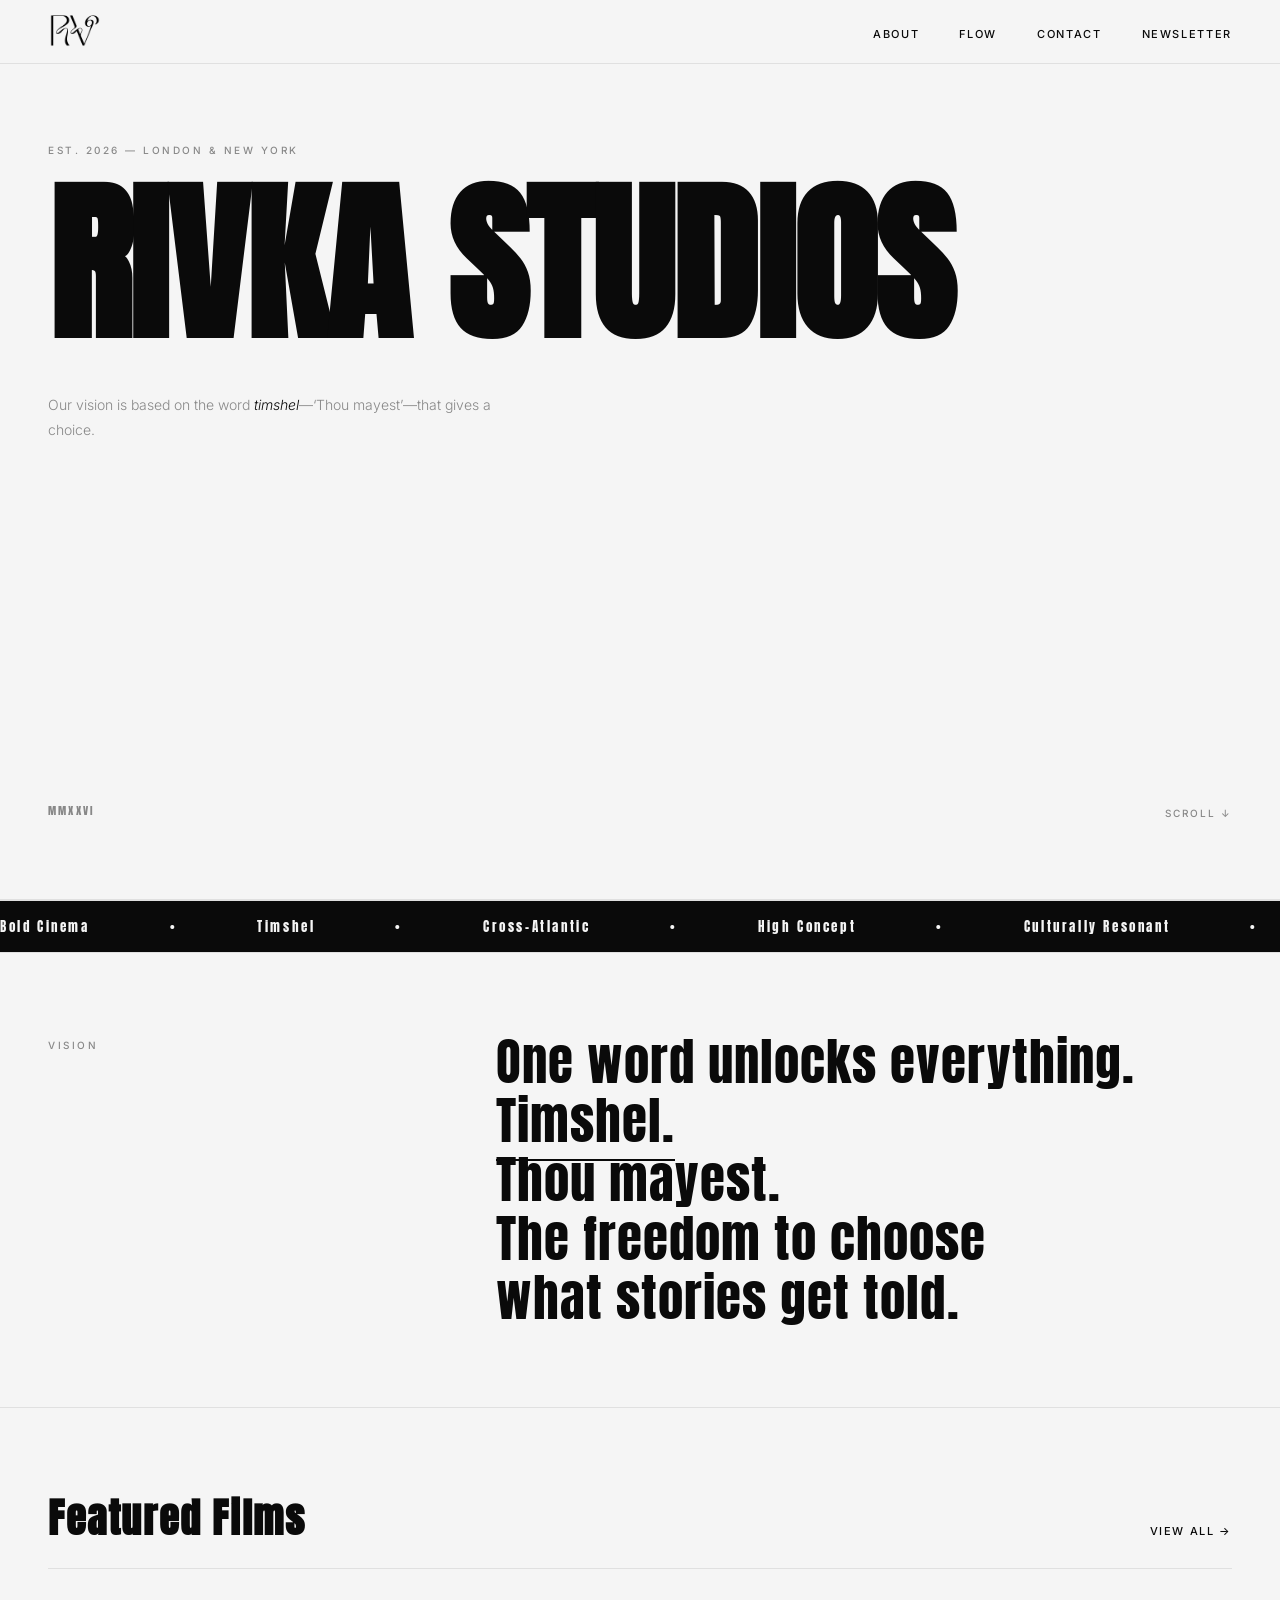
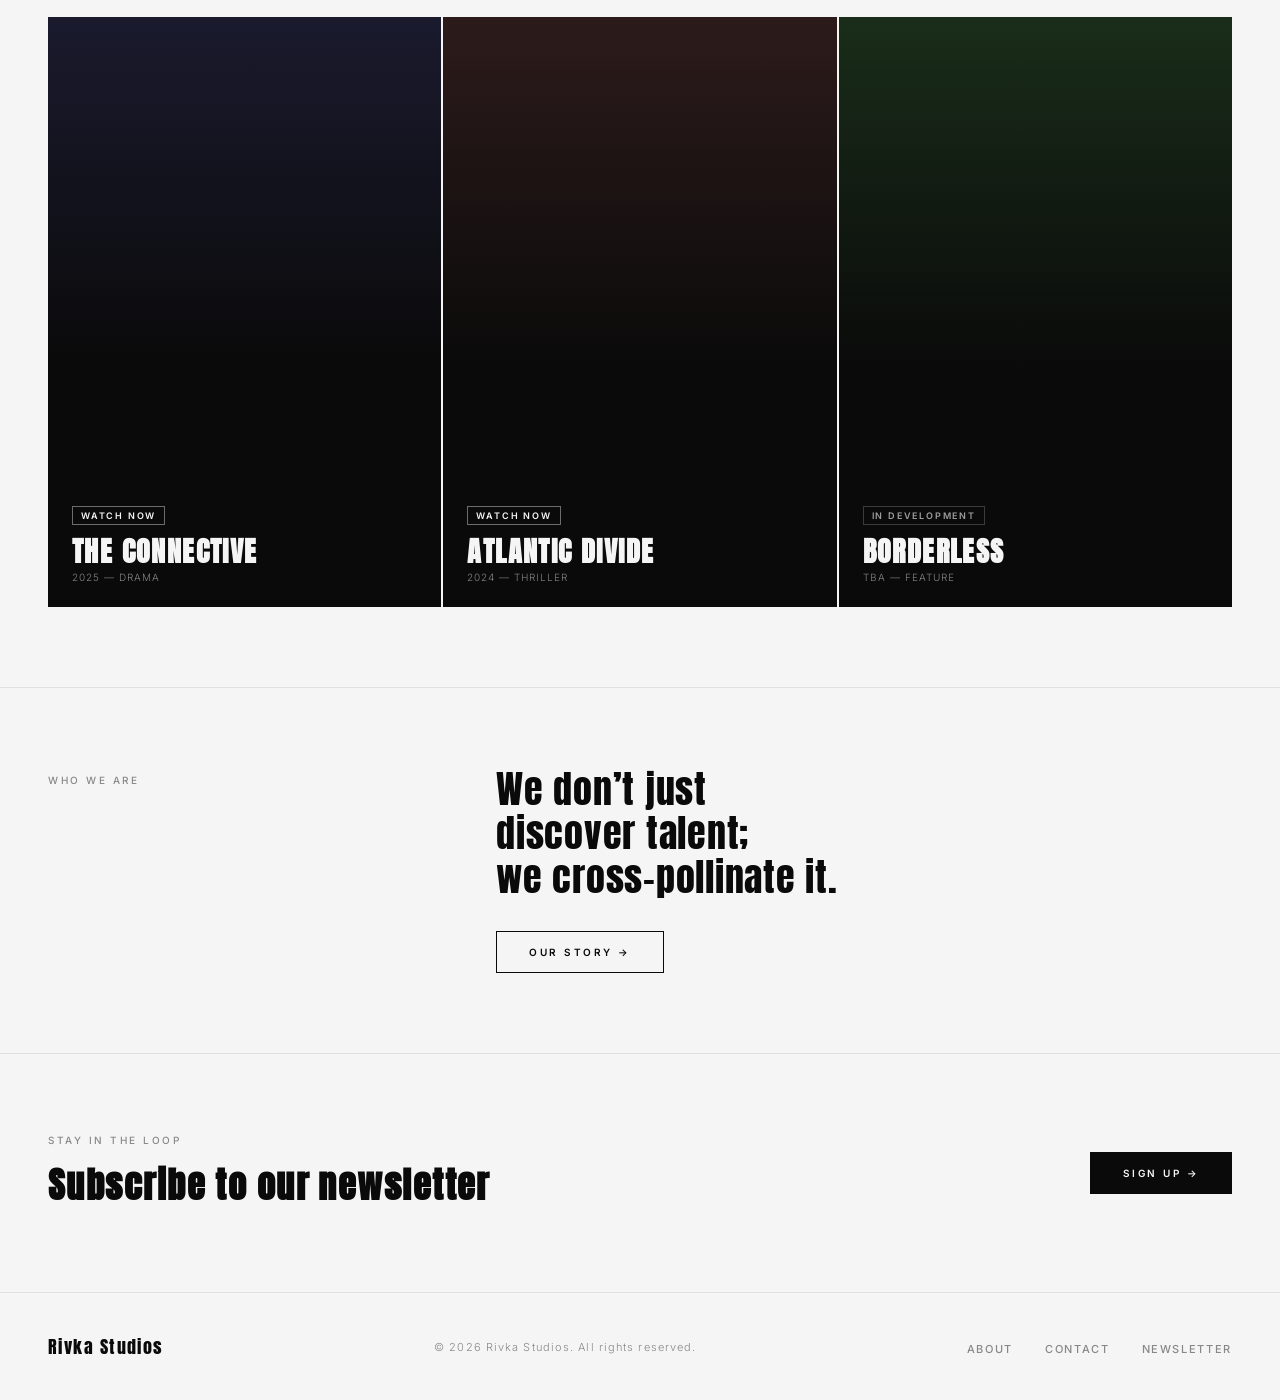
==== commit 829c13cf: "Remove Home and Films from nav Co-Authored-By: Claude Sonnet 4.6 <noreply@anthropic.com>" ====
--- a/index.html
+++ b/index.html
@@ -11,8 +11,8 @@
 <nav>
   <a href="index.html" class="nav-logo"><img src="assets/logo.png" alt="Rivka Studios" /></a>
   <ul class="nav-links">
-    <li><a href="index.html" class="active">Home</a></li>
-    <li><a href="films.html">Films</a></li>
+    
+    
     <li><a href="about.html">About</a></li>
     <li><a href="flow.html">Flow</a></li>
     <li><a href="contact.html">Contact</a></li>
@@ -24,8 +24,8 @@
 </nav>
 
 <div class="mobile-menu" id="mobileMenu">
-  <a href="index.html">Home</a>
-  <a href="films.html">Films</a>
+  
+  
   <a href="about.html">About</a>
   <a href="flow.html">Flow</a>
   <a href="contact.html">Contact</a>
@@ -157,7 +157,7 @@
   <a href="index.html" class="footer-logo">Rivka Studios</a>
   <span class="footer-copy">&copy; 2026 Rivka Studios. All rights reserved.</span>
   <ul class="footer-links">
-    <li><a href="films.html">Films</a></li>
+    
     <li><a href="about.html">About</a></li>
     <li><a href="contact.html">Contact</a></li>
     <li><a href="newsletter.html">Newsletter</a></li>
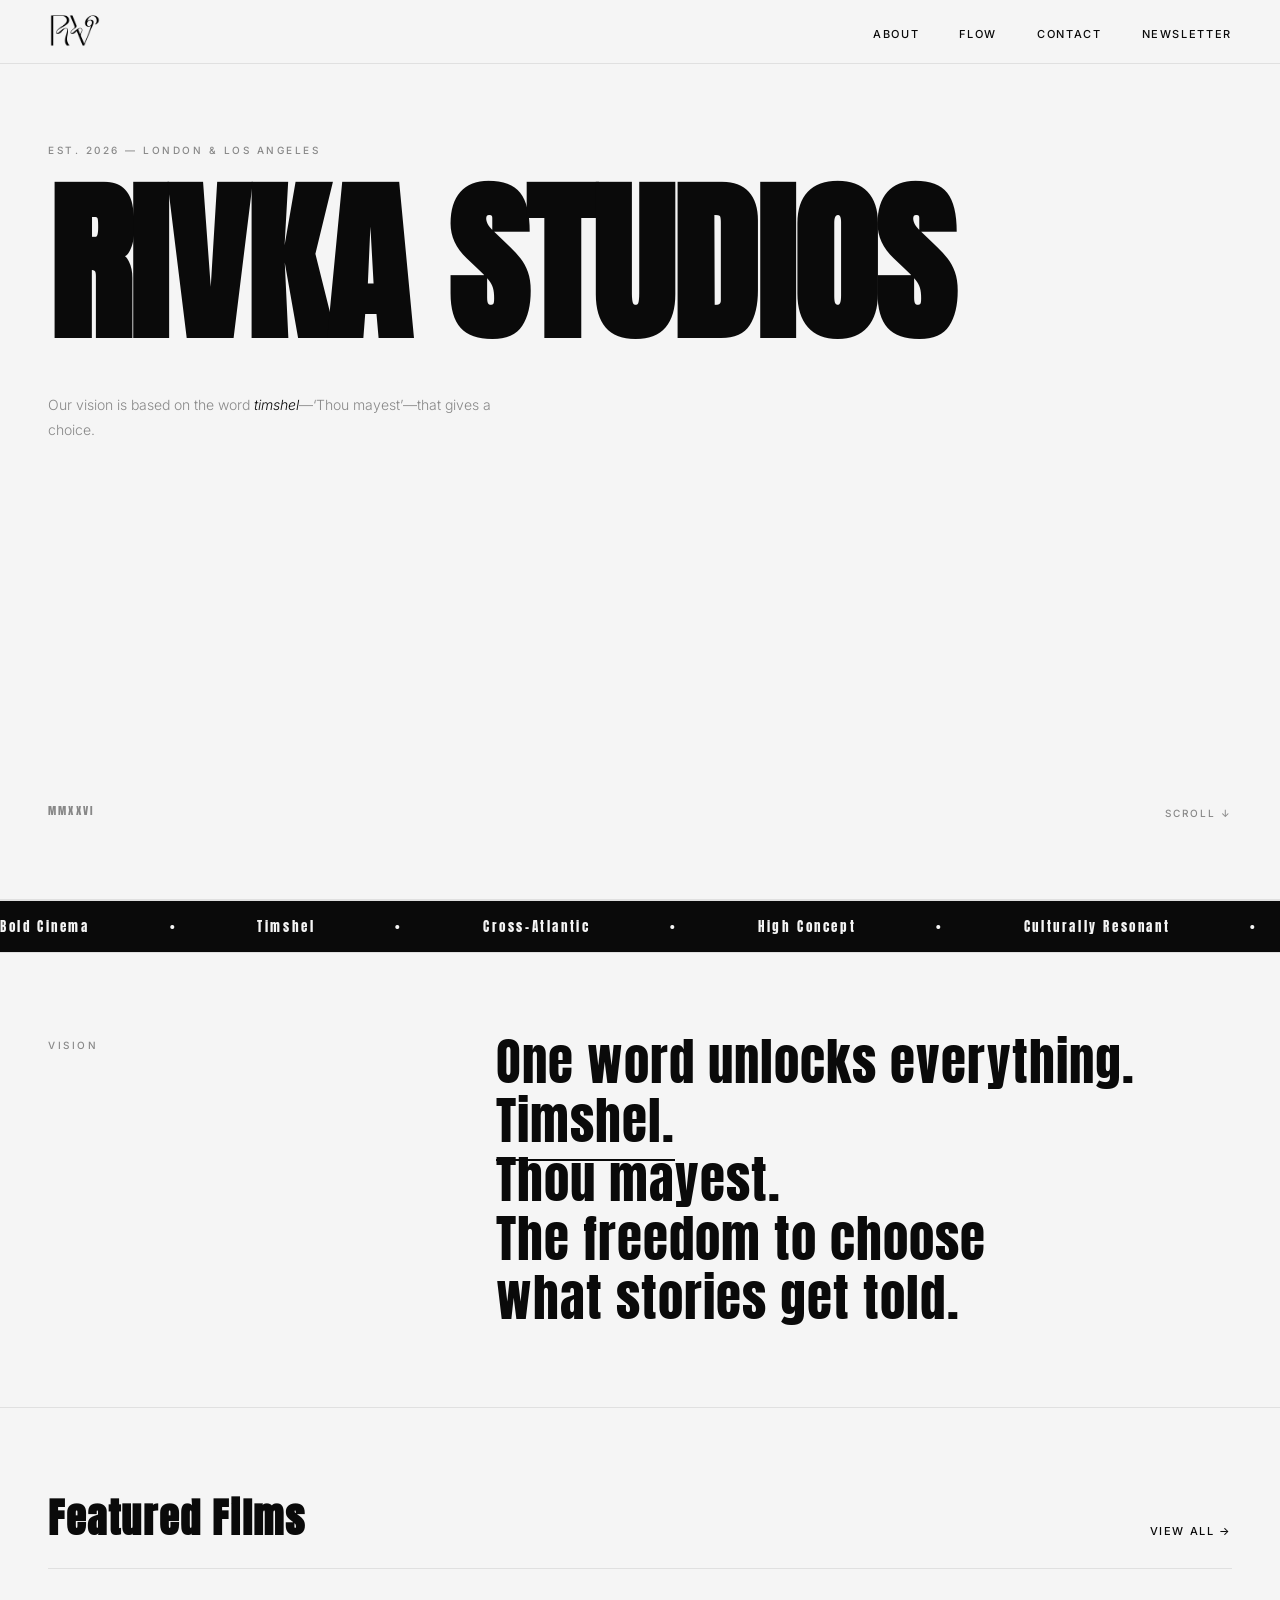
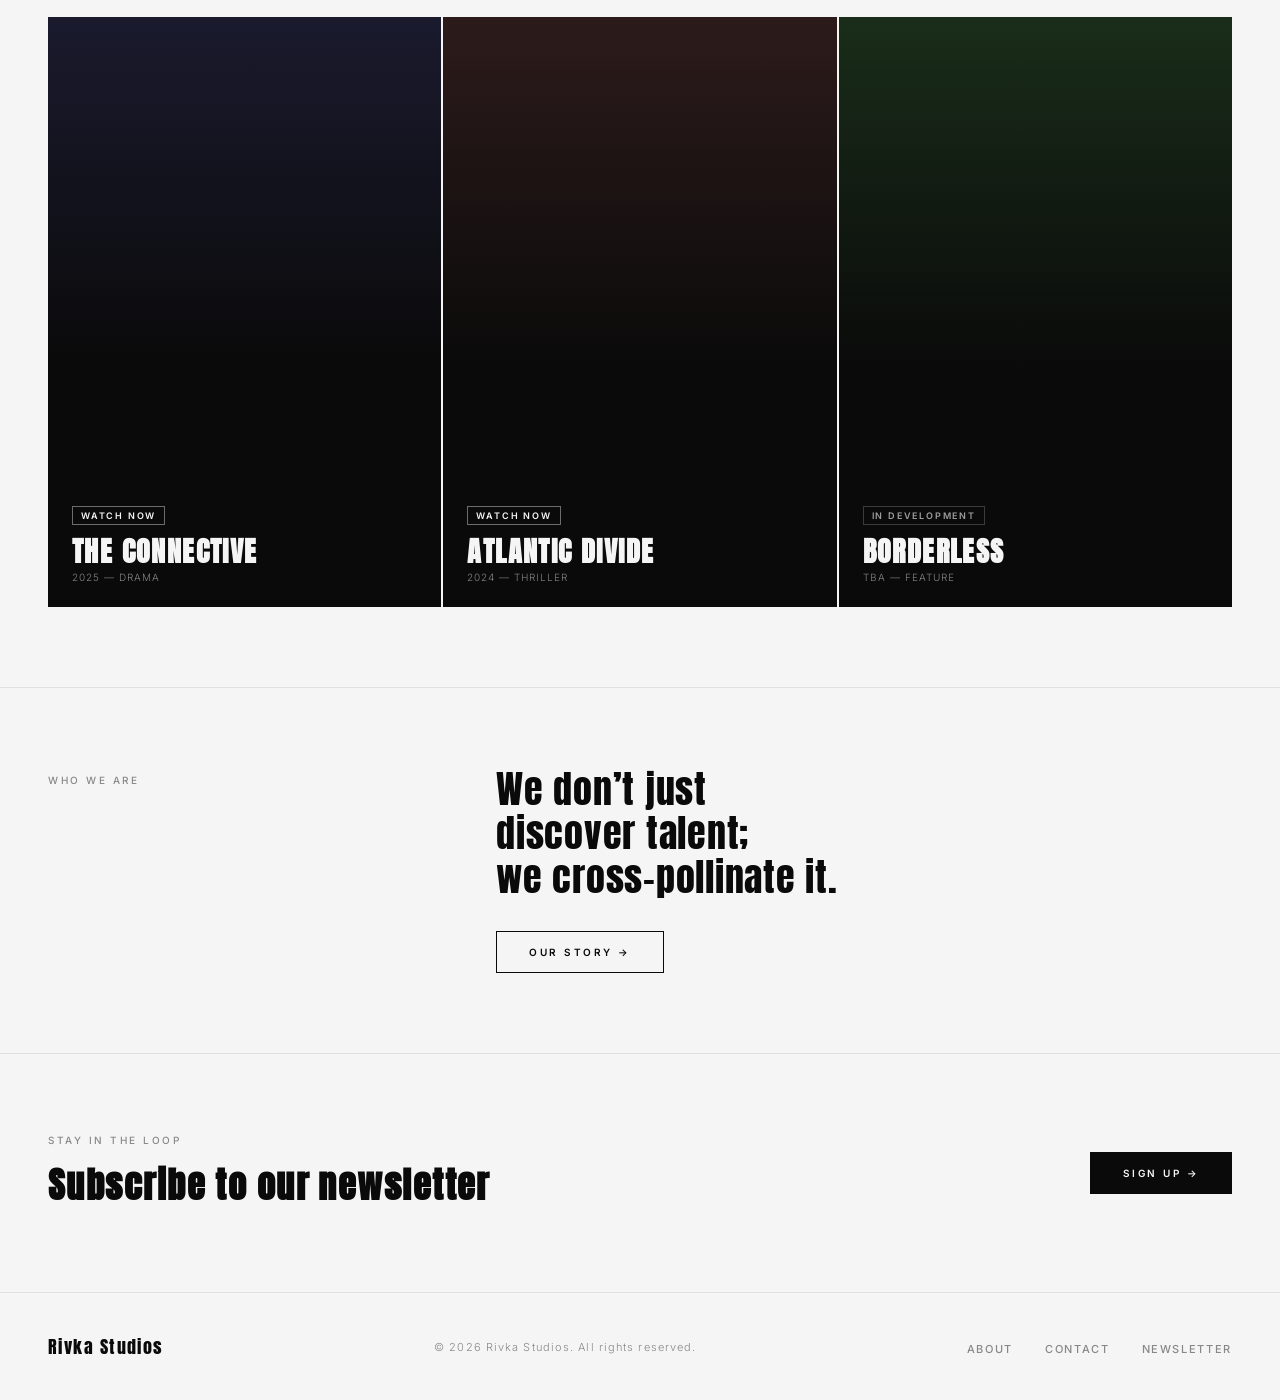
==== commit 67daa469: "Update hero eyebrow: New York → Los Angeles Co-Authored-By: Claude Sonnet 4.6 <noreply@anthropic.com" ====
--- a/index.html
+++ b/index.html
@@ -36,7 +36,7 @@
 
   <!-- HERO -->
   <section class="hero">
-    <p class="hero-eyebrow">Est. 2026 &mdash; London &amp; New York</p>
+    <p class="hero-eyebrow">Est. 2026 &mdash; London &amp; Los Angeles</p>
     <h1 class="hero-title">RIVKA STUDIOS</h1>
     <p class="hero-tagline">
       Our vision is based on the word <em>timshel</em>&mdash;&lsquo;Thou mayest&rsquo;&mdash;that gives a choice.
